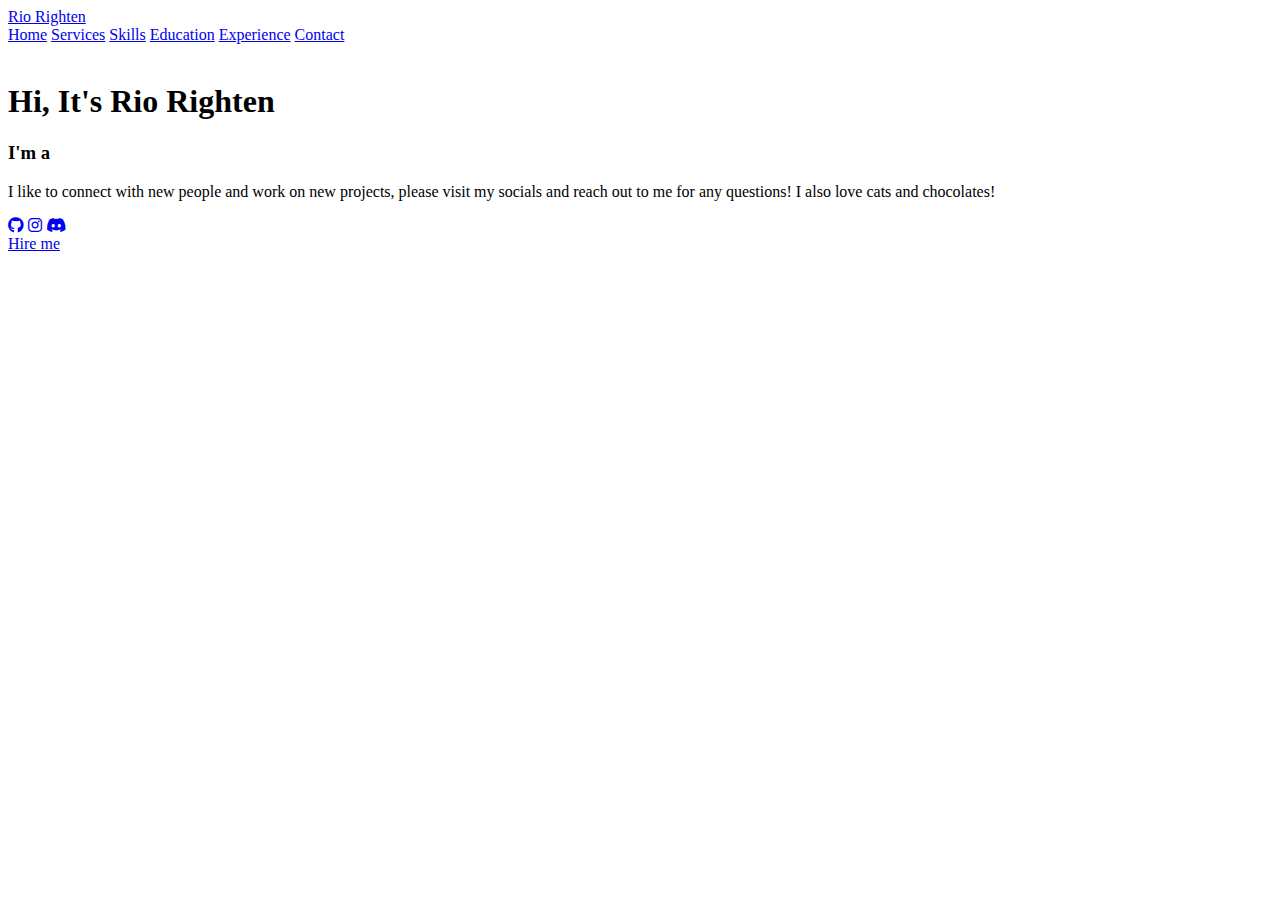
==== index.html @ b32c613c "Started making the site" ====
<!DOCTYPE html>
<html lang="en">
<head>
    <meta charset="UTF-8">
    <meta name="viewport" content="width=device-width, initial-scale=1.0">
    <link rel="stylesheet" href="https://cdnjs.cloudflare.com/ajax/libs/font-awesome/6.5.2/css/all.min.css">
    <link rel="stylesheet" href="style.css">
    <title>Portfolio Website</title>
</head>
<body>
    <header>
        <a href="#" class="logo">Rio Righten</a>

        <nav>
            <a href="index.html" class="active"> Home</a>
            <a href="services.html">Services</a>
            <a href="skills.html">Skills</a>
            <a href="education.html">Education</a>
            <a href="experience.html">Experience</a>
            <a href="contact.html">Contact</a>
        </nav>
    </header>
    <section class="home">
        <div class="home-img">
            <img src="main.jpg" alt="">
        </div>
        <div>
            <h1>Hi, It's <span>Rio Righten</span></h1>
            <h3 class="typing-text">I'm a <span></span></h3>
            <p>I like to connect with new people and work on new projects, please visit my socials and reach out to me for any questions! 
                I also love cats and chocolates!
            </p>
            <div class="social-icons">
                
                <!--<a href="#"><i class="fa-brands fa-linkedin"></i></a> 
                <a href="#"><i class="fa-brands fa-x-twitter"></i></a>-->
                <a href="https://github.com/RioRighten"><i class="fa-brands fa-github"></i></a>
                <a href="https://www.instagram.com/rrighten/"><i class="fa-brands fa-instagram"></i></a>
                <a href="https://discord.gg/en4tzaDkdx"><i class="fa-brands fa-discord"></i></a>
            </div>
            <a href="#" class="btn">Hire me</a>
        </div>
    </section>
    
</body>
</html>
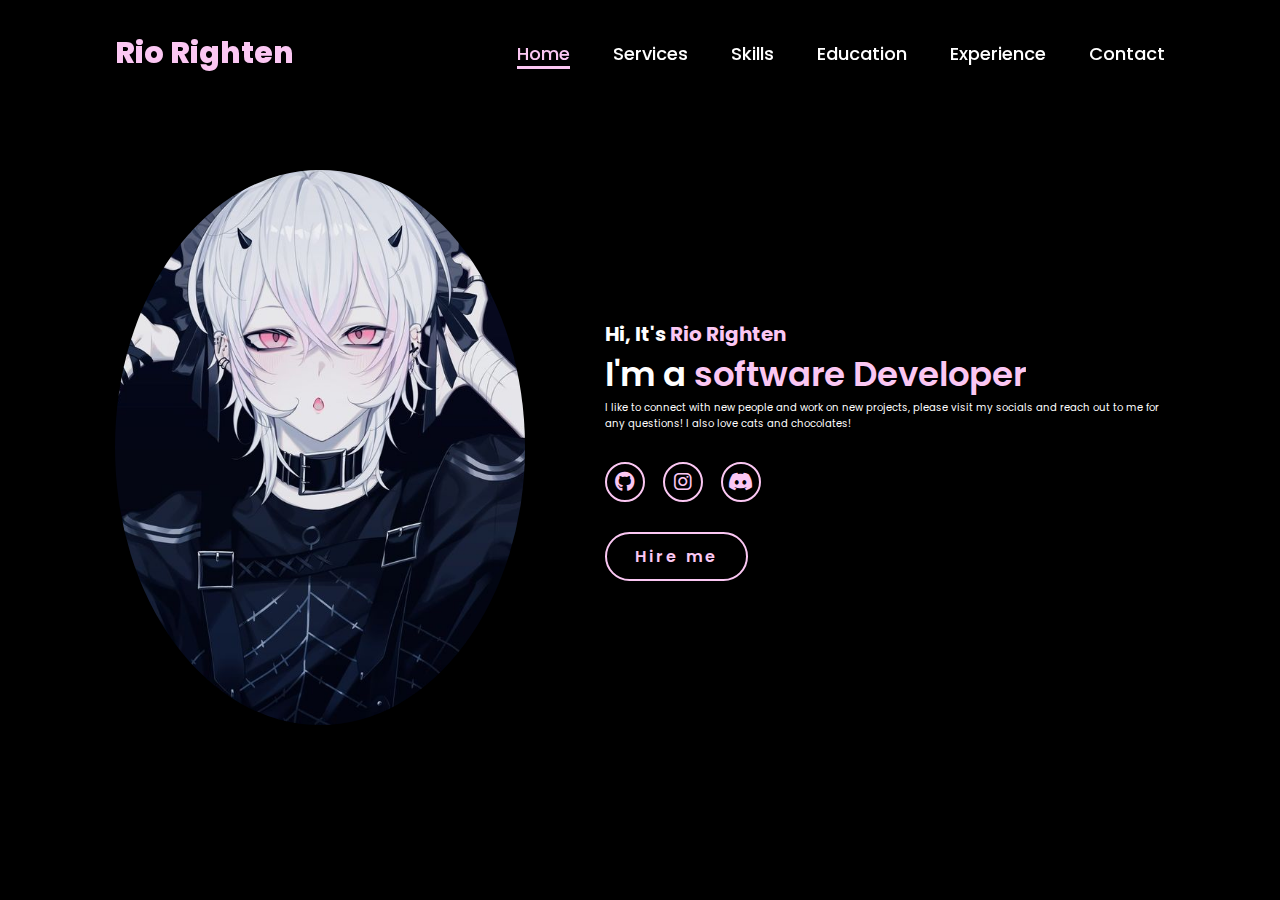
==== commit 9f679217: "X" ====
--- a/index.html
+++ b/index.html
@@ -43,4 +43,4 @@
     </section>
     
 </body>
-</html>+</html>
--- a/style.css
+++ b/style.css
@@ -0,0 +1,270 @@
+@import url('https://fonts.googleapis.com/css2?family=Poppins:wght@100;200;300;400;500;600&display=swap');
+
+*{
+    margin: 0;
+    padding: 0;
+    box-sizing: border-box;
+    text-decoration: none;
+    border: none;
+    outline: none;
+    font-family: 'Poppins', sans-serif;
+}
+
+html{
+    font-size: 62.5%;
+}
+
+body{
+    width: 100%;
+    height: 100vh;
+    overflow-x: hidden;
+    background-color: black;
+    color: white;
+}
+
+header{
+    margin-top: 20px;
+    position: fixed;
+    top: 0;
+    left: 0;
+    width: 100%;
+    padding: 1rem 9%;
+    background-color: transparent;
+    filter: drop-shadow(10px);
+    display: flex;
+    justify-content: space-between;
+    align-items: center;
+    z-index: 100;
+}
+
+.logo{
+    font-size: 3rem;
+    color: #fbc7f3;
+    font-weight: 800;
+    cursor: pointer;
+    transition: 0.5s ease;
+}
+
+.logo:hover{
+    transform: scale(1.1);
+}
+
+nav a{
+    font-size: 1.8rem;
+    color: white;
+    margin-left: 4rem;
+    font-weight: 500;
+    transition: 0.3s ease;
+    border-bottom: 3px solid transparent;
+}
+
+nav a:hover,
+nav a.active{
+    color: #fbc7f3;
+    border-bottom: 3px solid #fbc7f3;
+}
+
+
+@media(max-width:995px){
+    nav{
+        position: absolute;
+        display: none;
+        top: 0;
+        right: 0;
+        width: 40%;
+        border-left: 3px solid #fbc7f3;
+        border-bottom: 3px solid #fbc7f3;
+        border-bottom-left-radius: 2rem;
+        padding: 1rem solid;
+        background-color: #161616;
+        border-top: 0.1rem solid rgba(0,0,0,0.1);
+    }
+
+    nav.active{
+        display: block;
+    }
+
+    nav a{
+        display: block;
+        font-size: 2rem;
+        margin: 3rem 0;
+    }
+
+    nav a:hover,
+    nav a.active{
+        padding: 1rem;
+        border-radius: 0.5rem;
+        border-bottom: 0.5rem solid #fbc7f3;
+    }
+}
+
+section{
+    min-height: 100vh;
+    padding: 5rem 9% 5rem;
+}
+
+.home{
+    display: flex;
+    justify-content: center;
+    align-items: center;
+    gap: 8rem;
+    background-color: black;
+}
+
+.home .home-content h1{
+    font-size: 6rem;
+    font-weight: 700;
+    line-height: 1.3;
+}
+
+span{
+    color: #fbc7f3;
+}
+
+.home-content h3{
+    font-size: 4rem;
+    margin-bottom: 1rem;
+    font-weight: 700;
+}
+
+.home-content p{
+    font-size: 1.6rem;
+}
+
+.home-img{
+    border-radius: 50%;
+}
+
+.home-img img{
+    position: relative;
+    width: 32vw;
+    border-radius: 50%;
+    box-shadow: 0 0 25px solid #fbc7f3;
+    cursor: pointer;
+    transition: 0.2s linear;
+}
+
+.home-img img:hover{
+    font-size: 1.8rem;
+    font-weight: 500;
+}
+
+.social-icons a{
+    display: inline-flex;
+    justify-content: center;
+    align-items: center;
+    width: 4rem;
+    height: 4rem;
+    background-color: transparent;
+    border: 0.2rem solid #fbc7f3;
+    font-size: 2rem;
+    border-radius: 50%;
+    margin: 3rem 1.5rem 3rem 0;
+    transition: 0.3s ease;
+    color: #fbc7f3;
+}
+
+.social-icons a:hover{
+    color: black;
+    transform: scale(1.3) translateY(-5px);
+    background-color: #fbc7f3;
+    box-shadow: 0  0 25px #fbc7f3;
+}
+
+.btn{
+    display: inline-block;
+    padding: 1rem 2.8rem;
+    background-color: black;
+    border-radius: 4rem;
+    font-size: 1.6rem;
+    color: #fbc7f3;
+    letter-spacing: 0.3rem;
+    font-weight: 600;
+    border: 2px solid #fbc7f3;
+    transition: 0.3s ease;
+    cursor: pointer;
+}
+
+.btn:hover{
+    transform: scale3d(1.03);
+    background-color: #fbc7f3;
+    color: black;
+    box-shadow: 0 0 25px #fbc7f3;
+}
+
+.typing-text{
+    font-size: 34px;
+    font-weight: 600;
+    min-width: 280px;
+}
+
+.typing-text span{
+    position: relative;
+}
+
+.typing-text span::before{
+    content: "software Developer";
+    color: #fbc7f3;
+    animation: words 20s infinite;
+}
+
+.typing-text span::after{
+    content: "";
+    background-color: black;
+    position: absolute;
+    width: calc(100% + 8px);
+    height: 100%;
+    border-left: 3px solid black;
+    right: -8;
+    animation: cursor 0.6s infinite;
+}
+
+@keyframes cursor{
+    to{
+        border-left: 3px solid #fbc7f3;
+    }
+}
+
+@keyframes words{
+    0%, 20%{
+        content: "Web Developer";
+    }
+    21%, 40%{
+        content: "Discord Server Designer";
+    }
+    41%, 60%{
+        content: "Web Designer";
+    }
+    61%, 80%{
+        content: "Youtuber";
+    }
+    81%, 100%{
+        content: "Writer";
+    }
+}
+
+@media (max-width: 1000px){
+    .home{
+        gap: 4rem;
+    }
+}
+
+@media(max-width:995px){
+    .home{
+        flex-direction: column;
+        margin: 5rem 4rem;
+    }
+
+    .home .home-content h3{
+        font-size: 2.5rem;
+    }
+
+    .home-content h1{
+        font-size: 5rem;
+    }
+
+    .home-img img{
+        width: 70vw;
+        margin-top: 4rem;
+    }
+}